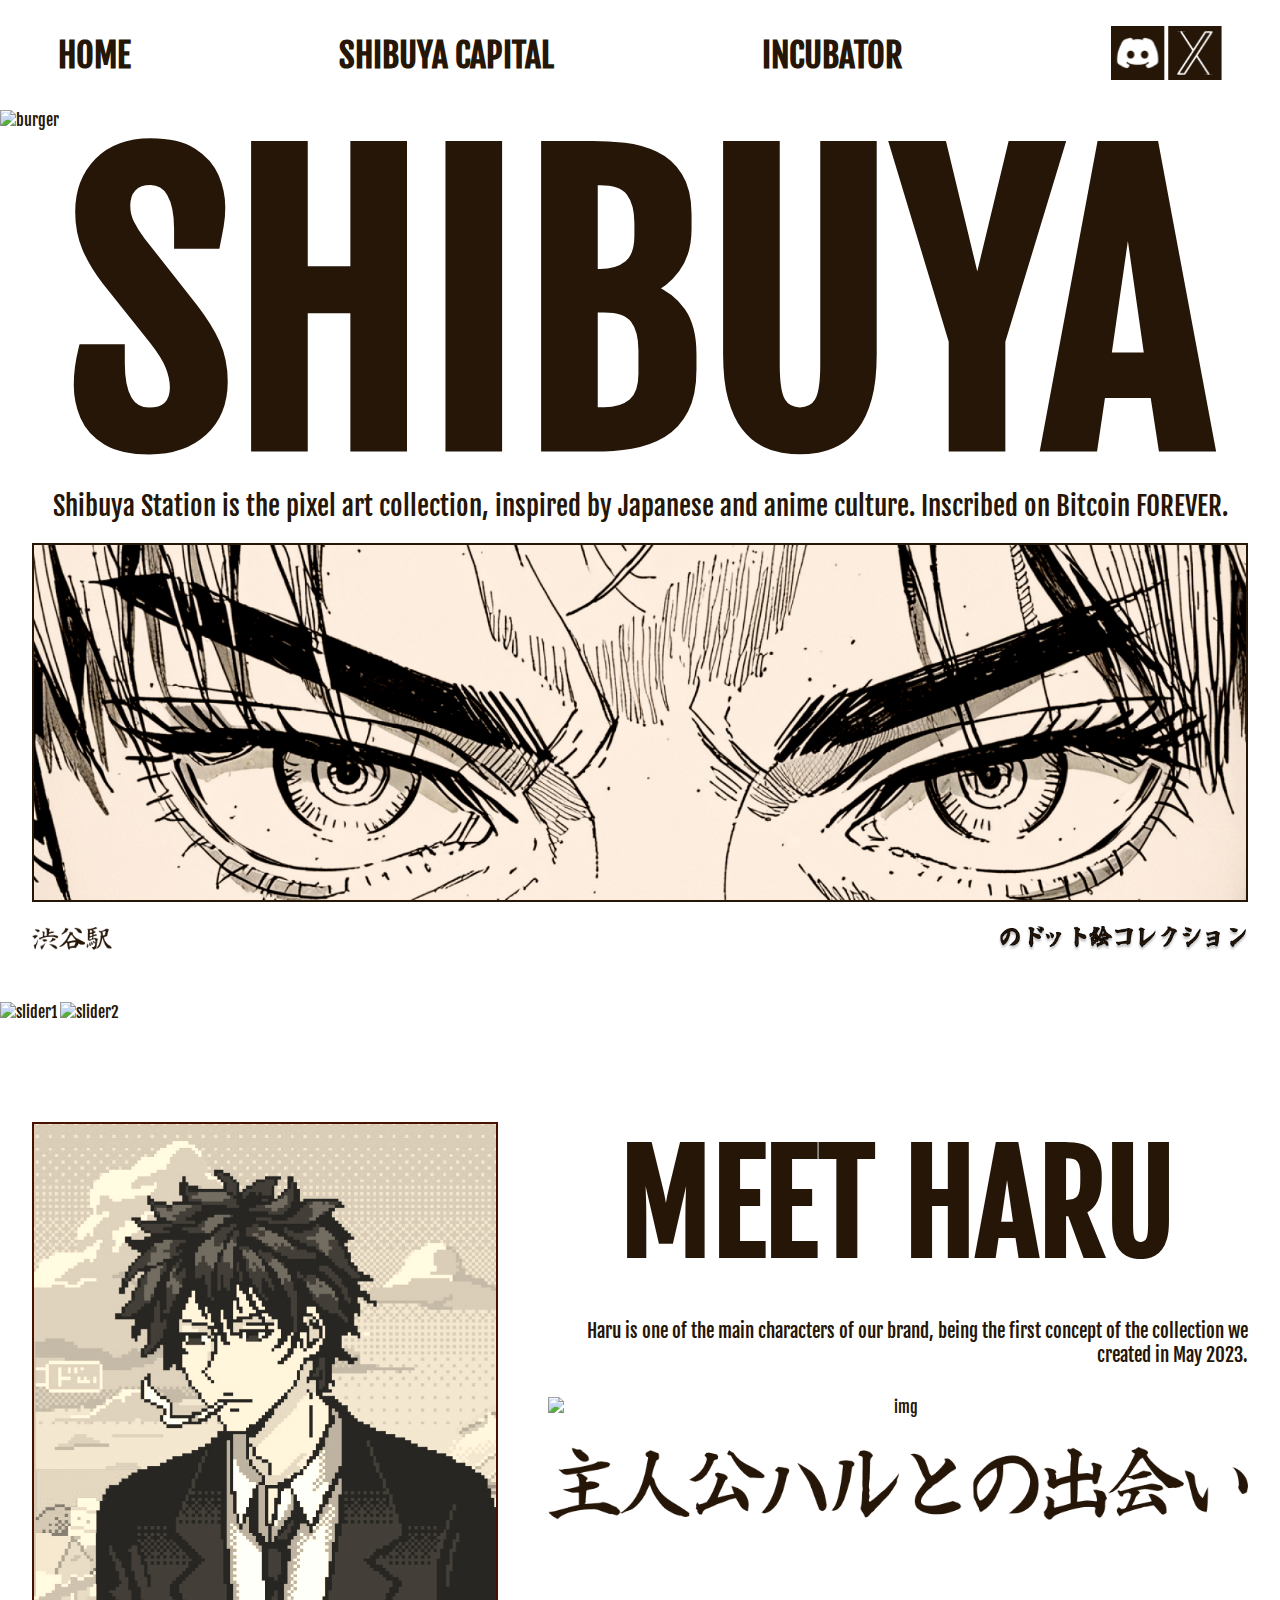
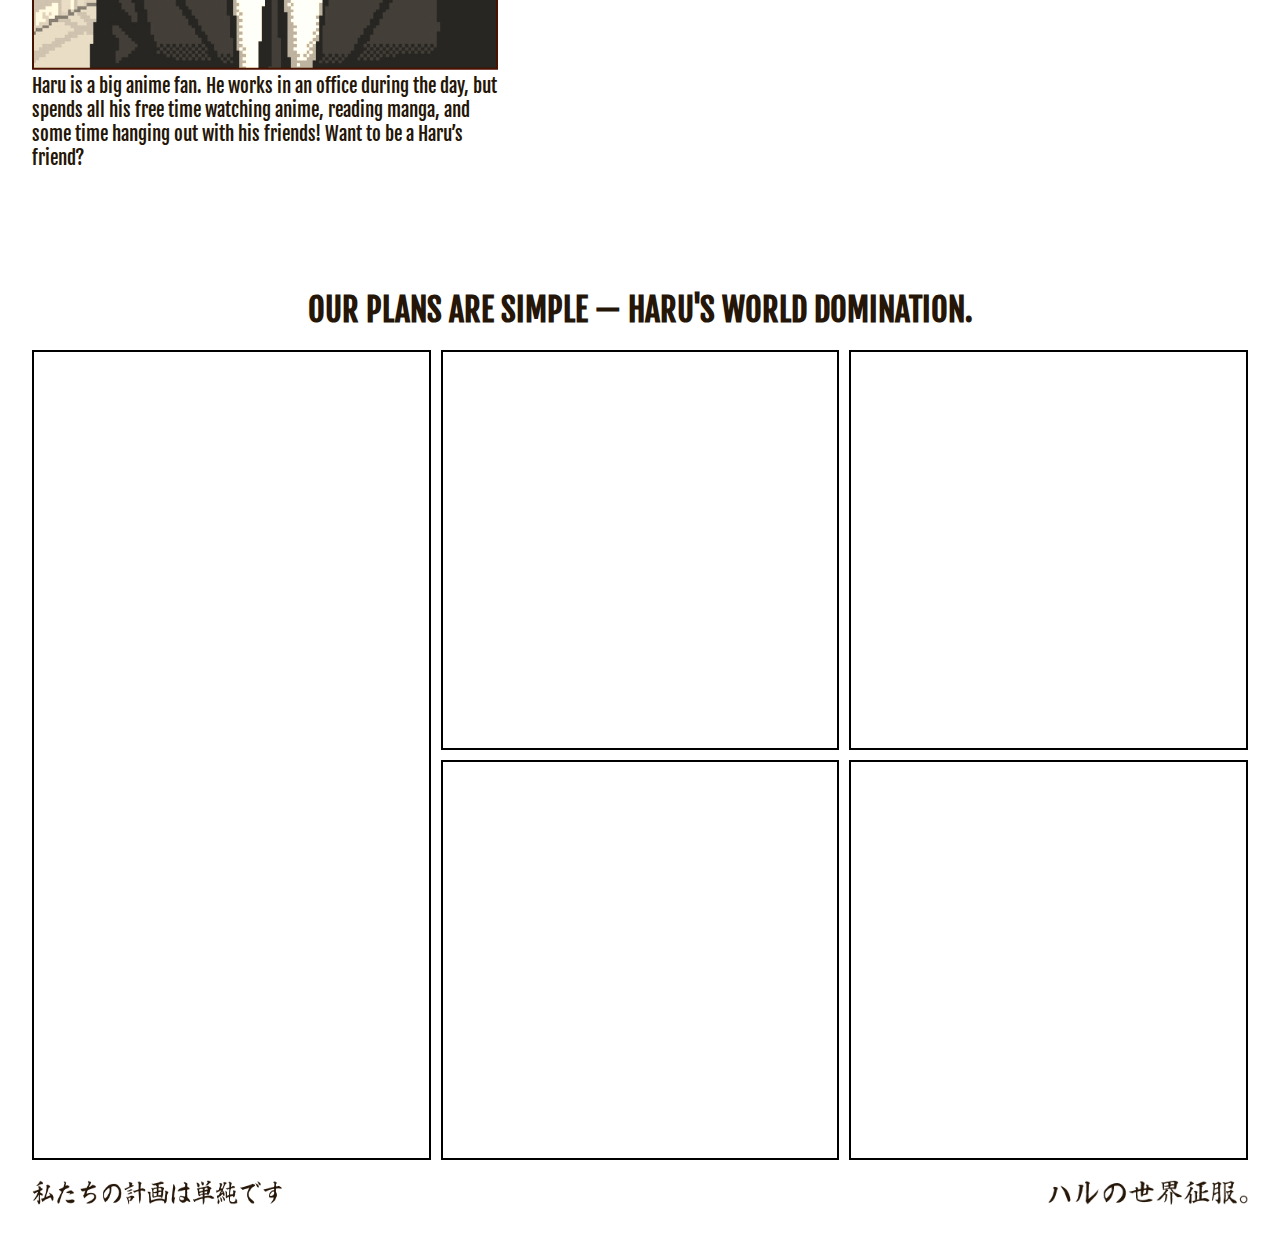
==== index.html @ 0e17096d "b" ====
<!DOCTYPE html>
<html lang="en">
  <head>
    <meta charset="UTF-8" />
    <meta name="viewport" content="width=device-width, initial-scale=1.0" />
    <title>Shibuya</title>
    <link rel="stylesheet" href="style.css" />
  </head>
  <body>
    <header>
      <div class="container">
        <nav>
          <a href="#">HOME</a>
          <a href="#">SHIBUYA CAPITAL</a>
          <a href="#">INCUBATOR</a>
          <div>
            <img src="img/discord.svg" alt="img" />
            <img src="img/twitter.svg" alt="img" />
          </div>
        </nav>
      </div>
      <img src="https://shibuya-bay.vercel.app/burger-icon.svg" alt="burger">
    </header>

    <main>
      <div class="container">
        <div class="hero">
          <h1>SHIBUYA</h1>
          <p>
            Shibuya Station is the pixel art collection, inspired by Japanese
            and anime culture. Inscribed on Bitcoin FOREVER.
          </p>
          <img src="img/hero-img.png" alt="hero-img" />
          <div class="texts-img">
            <img class="img1" src="img/img-left.png" alt="img-left" />
            <img class="img2" src="img/img-right.png" alt="img-right" />
          </div>
        </div>
      </div>
    </main>

    <section class="slider">
      <img src="https://shibuya-bay.vercel.app/carousel-1.png" alt="slider1" />
      <img src="https://shibuya-bay.vercel.app/carousel-2.png" alt="slider2" />
    </section>

    <section class="meet-haru">
      <div class="container">
        <div class="meet-wrap">
          <div class="box1">
            <img src="img/meet-img.png" alt="img" />
            <p>
              Haru is a big anime fan. He works in an office during the day, but
              spends all his free time watching anime, reading manga, and some
              time hanging out with his friends! Want to be a Haru’s friend?
            </p>
          </div>
          <div class="box2">
            <h1>meet haru</h1>
            <p>
              Haru is one of the main characters of our brand, being the first
              concept of the collection we created in May 2023.
            </p>
            <img src="https://shibuya-bay.vercel.app/meet-2.png" alt="img" />
            <img src="img/meet-img2.png" alt="img" />
          </div>
        </div>
      </div>
    </section>

    <section class="plans">
      <div class="container">
        <h1>Our plans are simple — Haru's world domination.</h1>

        <div class="plans-grid">
          <div class="box div1">
            <h1>$SHIBUYA</h1>
          </div>
          <div class="box div2">
            <h1>Brand building</h1>
          </div>
          <div class="box div3">
            <h1>cAPITAL</h1>
          </div>
          <div class="box div4">
            <h1>INCUBATOR</h1>
          </div>
          <div class="box div5">
            <h1>collection</h1>
          </div>
        </div>

        <div class="plans-img">
            <img class="plan-img1" src="img/plan-img1.png" alt="">
            <img class="plan-img2" src="img/plan-img2.png" alt="">
        </div>
      </div>
    </section>
  </body>
</html>
---- style.css ----
@import url("https://fonts.googleapis.com/css2?family=Fjalla+One&display=swap");

body {
  background-image: url(https://shibuya-bay.vercel.app/bg-1.png);
}

header {
  @media (max-width: 768px) {
    padding: 20px;
    height: 10vh;
    display: flex;
    align-items: center;
    justify-content: end;
    background-color: #251607;
  }
}

* {
  padding: 0;
  margin: 0;
  box-sizing: border-box;
  font-family: "Fjalla One", sans-serif;
  color: #251607;
}

.container {
  max-width: 1500px;
  width: 95%;
  margin: 0 auto;
}

nav {
  display: flex;
  justify-content: space-between;
  align-items: center;
  /* padding:30px */
  padding: clamp(0.625rem, 0.2009rem + 1.7857vw, 1.875rem);

  @media (max-width: 768px) {
    display: none;
  }

  a {
    text-decoration: none;
    color: #251607;
    /* font-size: 30px */
    font-size: clamp(0.875rem, 0.0625rem + 2.6vw, 2.5rem);
    font-weight: 600;
  }

  div {
    img {
      width: clamp(1.875rem, 1.2388rem + 2.6786vw, 3.75rem);
    }
  }
}

.hero {
  text-align: center;
  color: #251607;

  h1 {
    /* font-size: 500px; */
    font-size: clamp(6.875rem, 0.3013rem + 27.6786vw, 26.25rem);
    line-height: 1;
    @media (max-width:768px) {
      padding: 30px 0;
    }
  }

  p {
    /* font-size: 30px; */
    font-size: clamp(1rem, 0.7031rem + 1.25vw, 1.875rem);
  }

  img {
    width: 100%;
    max-width: 100%;
    padding-top: 20px;
  }

  .texts-img {
    display: flex;
    justify-content: space-between;
    align-items: center;

    .img1 {
      @media (max-width: 455px) {
        display: none;
      }

      max-width: 80px;
      width: 100%;
    }

    .img2 {
      @media (max-width: 455px) {
        margin: 0 auto;
      }
      max-width: 250px;
      width: 100%;
    }
  }
}

.slider {
  padding: 50px 0;
  overflow: hidden;

  img {
    width: 160%;
  }
}

.meet-haru {
  padding: 50px 0;
}

.meet-wrap {
  display: grid;
  grid-template-columns: 1fr 1.5fr;
  gap: 50px;

  @media (max-width: 768px) {
    display: flex;
    flex-direction: column-reverse;
    text-align: center;
  }

  img {
    width: 100%;
  }

  .box1 {
    p {
      font-size: clamp(0.9375rem, 0.8315rem + 0.4464vw, 1.25rem);
      color: #251607;
      font-weight: 500;
    }

    img {
      filter: brightness(1) sepia(10%) saturate(400%);
    }
  }

  .box2 {
    text-align: center;
    display: flex;
    flex-direction: column;
    gap: 30px;

    h1 {
      text-transform: uppercase;
      font-size: clamp(4rem, 2.1763rem + 7.6786vw, 9.375rem);
      color: #251607;
    }

    p {
      font-size: clamp(0.9375rem, 0.8315rem + 0.4464vw, 1.25rem);
      color: #251607;
      text-align: end;
    }
  }
}

.plans {
  padding: 50px 0;

  .container {
    h1 {
      text-align: center;
      padding: 20px;
      text-transform: uppercase;
    }
  }
}

.plans-grid {
  display: grid;
  grid-auto-columns: 1fr;
  grid-template-columns: 1fr 1fr 1fr;
  grid-template-rows: 1fr 1fr;
  gap: 10px 10px;
  grid-template-areas:
    "div1 div2 div3"
    "div1 div4 div5";

  @media (max-width: 1000px) {
    grid-auto-columns: 1fr;
    grid-template-columns: 1fr 1fr;
    grid-template-rows: 1fr 1fr 1fr;
    grid-template-areas:
      "div1 div1"
      "div2 div3"
      "div4 div5";
  }

  @media (max-width: 900px) {
    display: grid;
    grid-auto-columns: 1fr;
    grid-template-columns: 1fr;
    grid-template-rows: 1fr 1fr 1fr 1fr 1fr;
    grid-template-areas:
      "div1"
      "div2"
      "div3"
      "div4"
      "div5";
  }

  .div1 {
    grid-area: div1;
  }
  .div2 {
    grid-area: div2;
  }
  .div3 {
    grid-area: div3;
  }
  .div4 {
    grid-area: div4;
  }
  .div5 {
    grid-area: div5;
  }

  .box {
    border: 2px solid #000;
    min-height: 400px;
    display: flex;
    align-items: end;
    justify-content: center;
    background-position: center;
    background-size: cover;

    @media (max-width: 500px) {
      min-height: 200px;
    }

    &:hover {
      h1 {
        padding-top: 0;
        font-size: 40px;
      }
    }

    h1 {
      padding-top: 100px;
      transition: 0.3s ease;
      font-size: 30px;
      color: #fff;
      text-align: center;
    }
  }

  .div1 {
    background-image: url(https://shibuya-bay.vercel.app/plans-1.png);
  }
  .div2 {
    background-image: url(https://shibuya-bay.vercel.app/plans-2.png);
  }
  .div3 {
    background-image: url(https://shibuya-bay.vercel.app/plans-3.png);
  }
  .div4 {
    background-image: url(https://shibuya-bay.vercel.app/plans-4.png);
  }
  .div5 {
    background-image: url(https://shibuya-bay.vercel.app/plans-5.png);
  }
}

.plans-img {
  display: flex;
  justify-content: space-between;
  padding-top: 20px;

  @media (max-width: 500px) {
    display: none;
  }

  .plan-img1 {
    max-width: 250px;
    width: 100%;
  }

  .plan-img2 {
    max-width: 200px;
    width: 100%;
  }
}
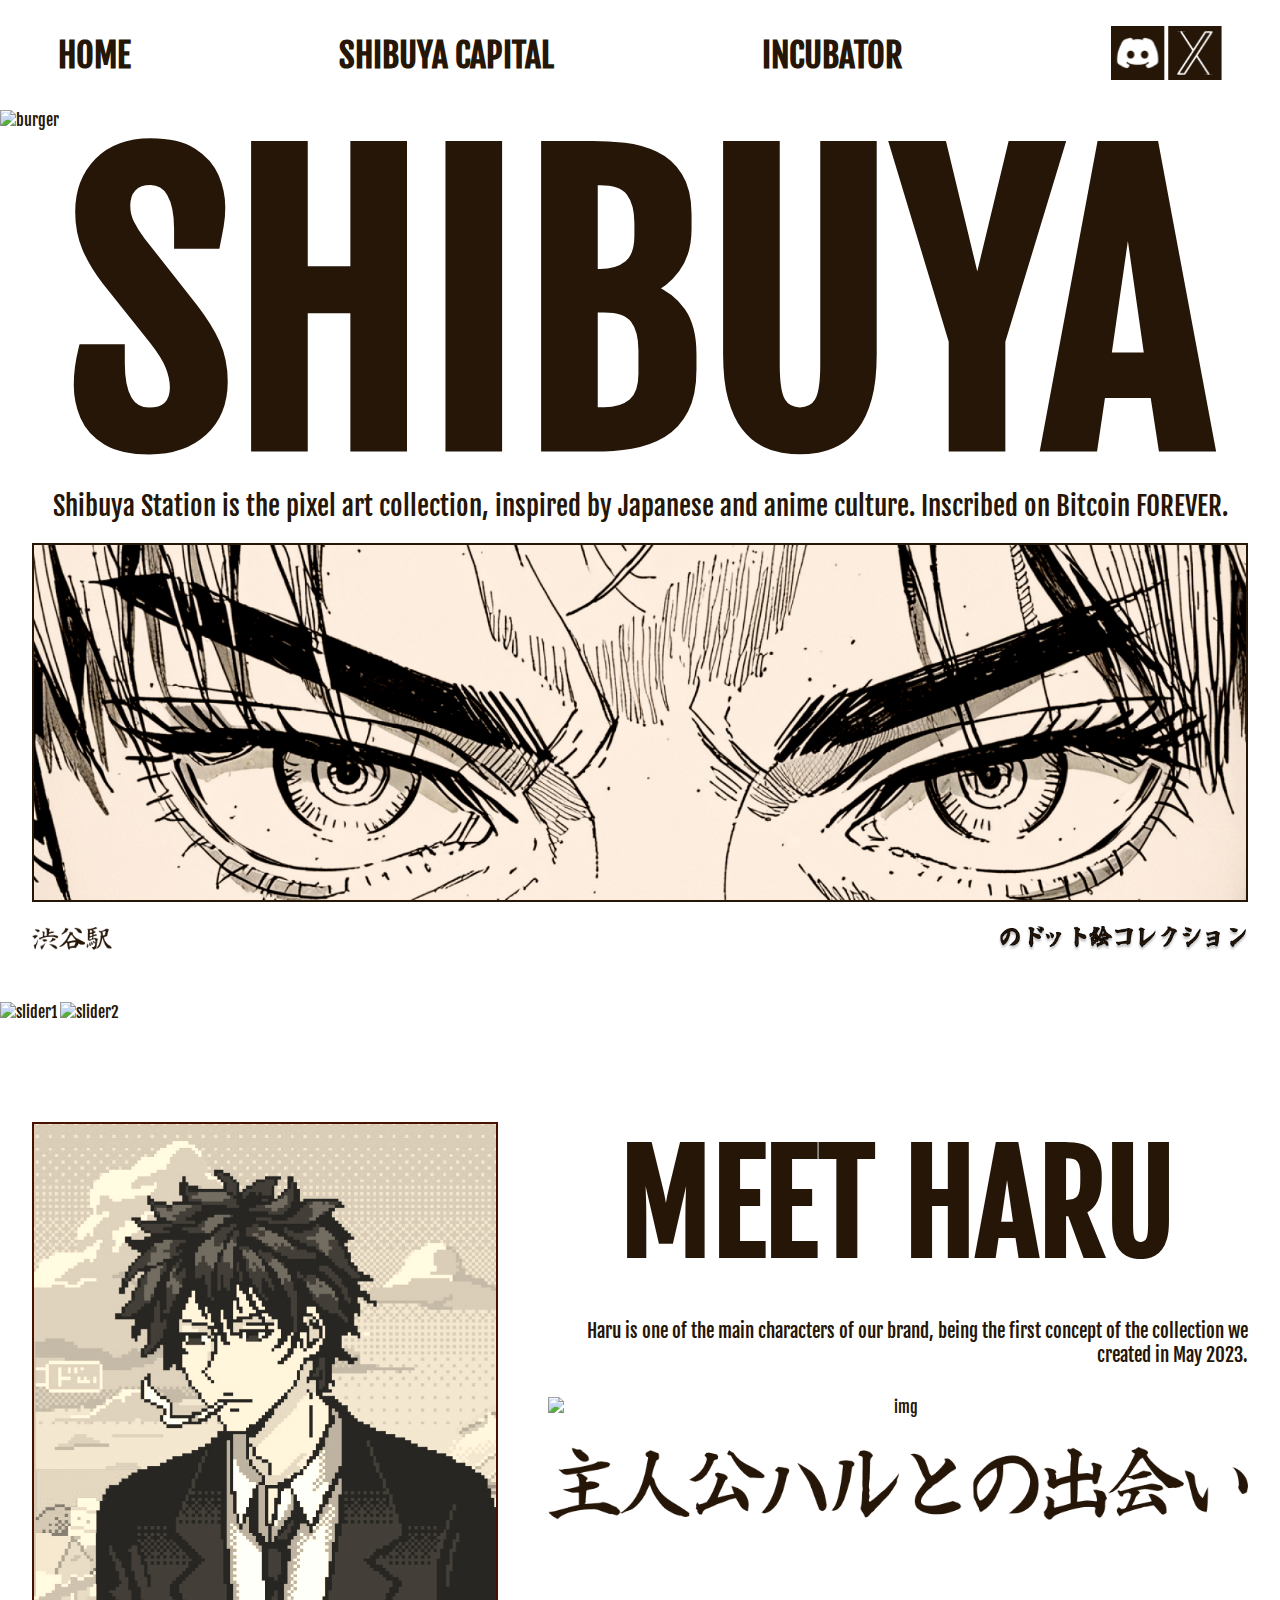
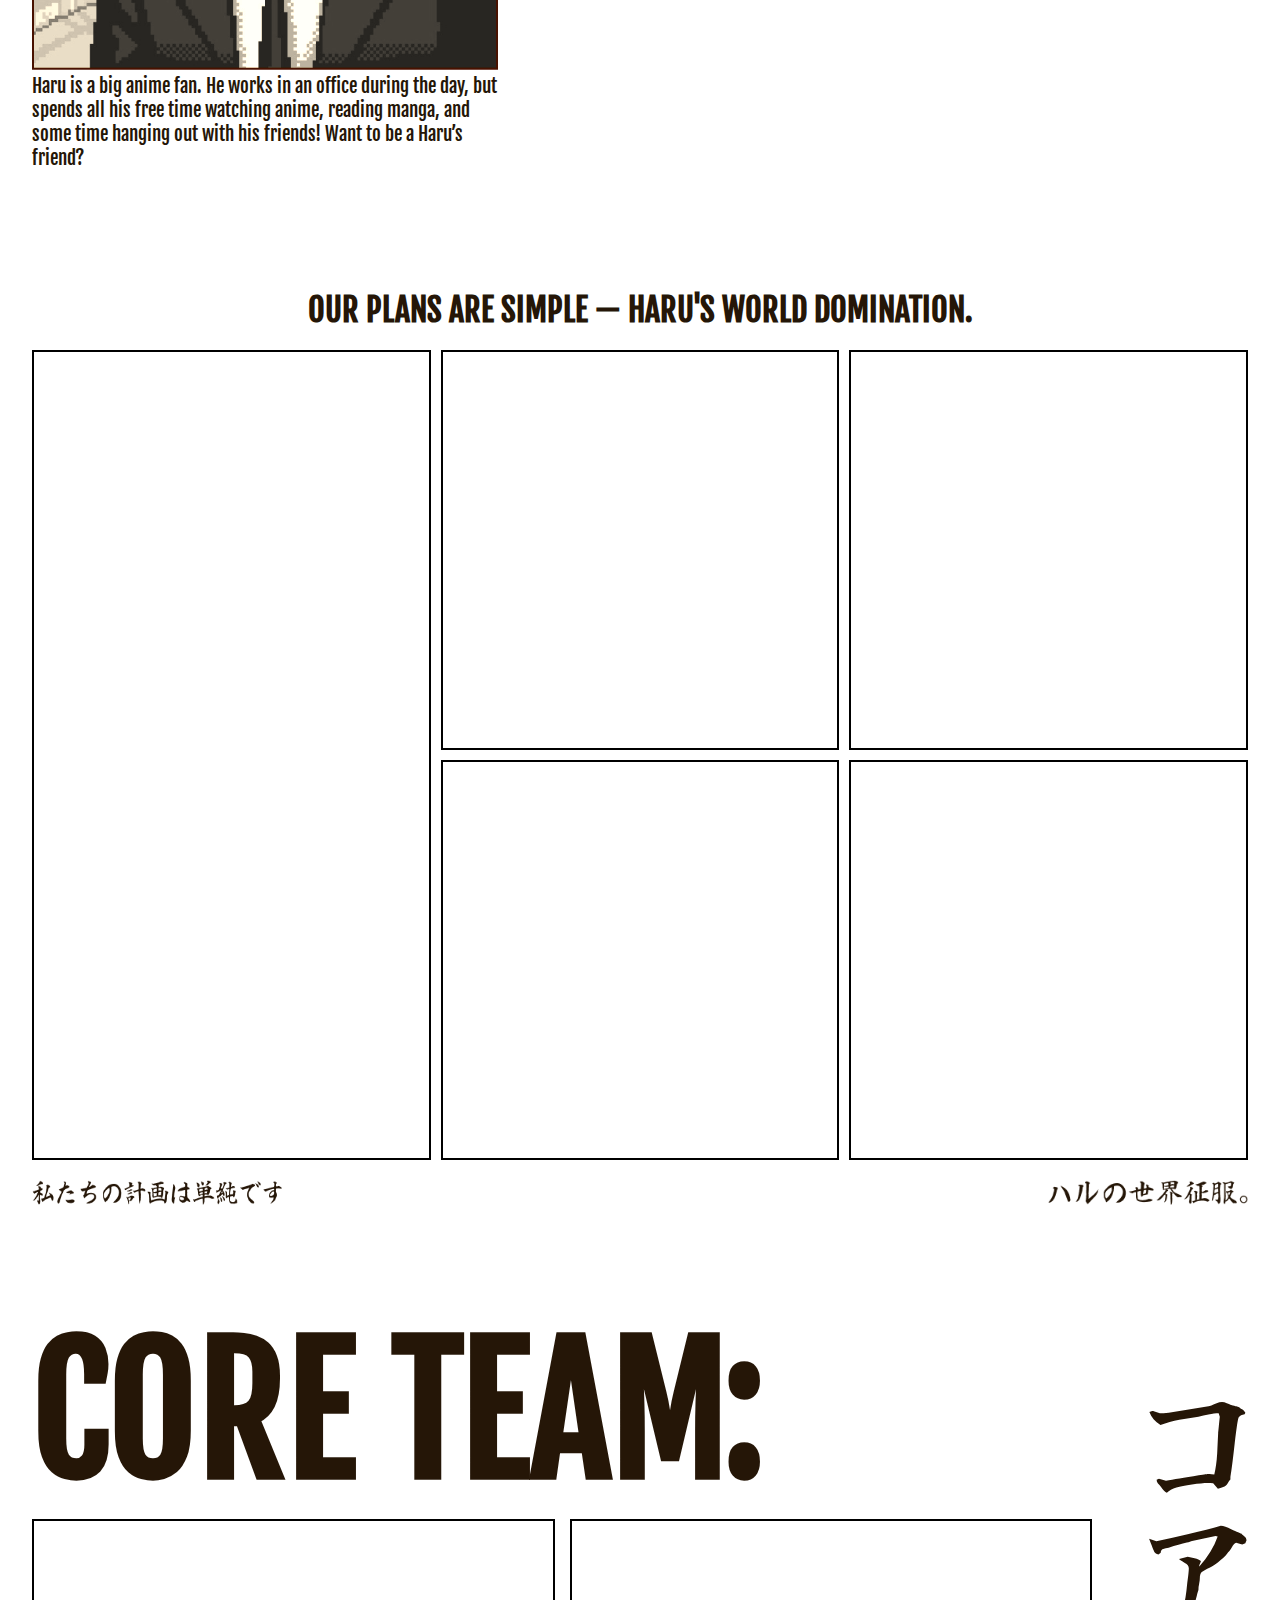
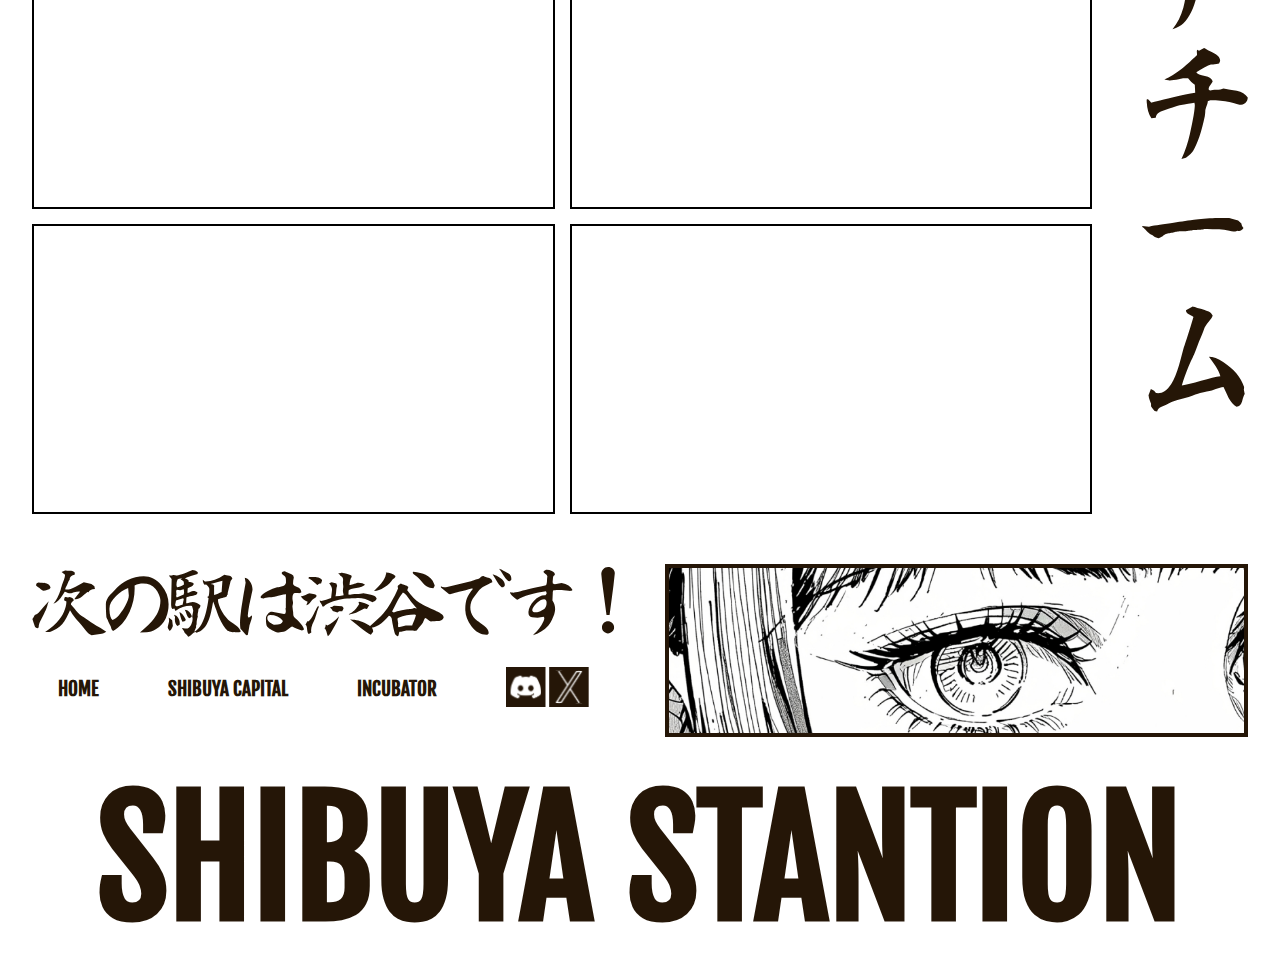
==== commit 8d5f0673: "g" ====
--- a/index.html
+++ b/index.html
@@ -19,7 +19,7 @@
           </div>
         </nav>
       </div>
-      <img src="https://shibuya-bay.vercel.app/burger-icon.svg" alt="burger">
+      <img src="https://shibuya-bay.vercel.app/burger-icon.svg" alt="burger" />
     </header>
 
     <main>
@@ -91,10 +91,66 @@
         </div>
 
         <div class="plans-img">
-            <img class="plan-img1" src="img/plan-img1.png" alt="">
-            <img class="plan-img2" src="img/plan-img2.png" alt="">
+          <img class="plan-img1" src="img/plan-img1.png" alt="" />
+          <img class="plan-img2" src="img/plan-img2.png" alt="" />
         </div>
       </div>
     </section>
+
+    <section class="team">
+      <div class="container">
+        <div class="team-wrap">
+          <div class="box1">
+            <h1>Core team:</h1>
+            <div class="box1-wrap">
+              <div class="card card1">
+                <h1>Alex (founder)</h1>
+              </div>
+              <div class="card card2">
+                <h1>Nady PDRG (Artist)</h1>
+              </div>
+              <div class="card card3">
+                <h1>Mani (Community Lead)</h1>
+              </div>
+              <div class="card card4">
+                <h1>Kisa Miyamura (Creative Director)</h1>
+              </div>
+            </div>
+          </div>
+          <div class="box2">
+            <img src="img/team-img.svg" alt="img" />
+          </div>
+        </div>
+      </div>
+    </section>
+
+    <section class="footer-top">
+      <div class="container">
+        <div class="top-wrap">
+          <div class="box1">
+            <img src="img/footer-img.svg" alt="img" />
+            <div class="nav">
+              <a href="#">HOME</a>
+              <a href="#">SHIBUYA CAPITAL</a>
+              <a href="#">INCUBATOR</a>
+              <div>
+                <img src="img/discord.svg" alt="img" />
+                <img src="img/twitter.svg" alt="img" />
+              </div>
+            </div>
+          </div>
+          <div class="box2">
+            <img src="img/footer-img2.png" alt="img">
+          </div>
+        </div>
+      </div>
+    </section>
+
+    <footer>
+      <div class="container">
+        <h1>SHIBUYA STANTION</h1>
+        <h1>SHIBUYA</h1>
+      </div>
+    </footer>
   </body>
 </html>
--- a/style.css
+++ b/style.css
@@ -63,7 +63,7 @@
     /* font-size: 500px; */
     font-size: clamp(6.875rem, 0.3013rem + 27.6786vw, 26.25rem);
     line-height: 1;
-    @media (max-width:768px) {
+    @media (max-width: 768px) {
       padding: 30px 0;
     }
   }
@@ -234,7 +234,7 @@
     background-size: cover;
 
     @media (max-width: 500px) {
-      min-height: 200px;
+      min-height: 250px;
     }
 
     &:hover {
@@ -289,3 +289,162 @@
     width: 100%;
   }
 }
+
+.team-wrap {
+  display: grid;
+  grid-template-columns: 10fr 1fr;
+  align-items: center;
+  gap: 50px;
+
+  @media (max-width: 768px) {
+    display: block;
+  }
+
+  .box2 {
+    @media (max-width: 768px) {
+      display: none;
+    }
+    img {
+      width: 100%;
+    }
+  }
+}
+
+.team {
+  padding: 50px 0px;
+}
+
+.team-wrap > .box1 > h1 {
+  font-size: clamp(3.125rem, -0.0558rem + 13.3929vw, 12.5rem);
+  text-transform: uppercase;
+
+  @media (max-width: 768px) {
+    text-align: center;
+  }
+}
+
+.box1-wrap {
+  display: grid;
+  grid-template-columns: repeat(2, 1fr);
+  gap: 15px;
+
+  @media (max-width: 768px) {
+    grid-template-columns: repeat(1, 1fr);
+  }
+
+  .card {
+    min-height: 290px;
+    background-size: 125%;
+    display: flex;
+    justify-content: center;
+    align-items: end;
+    border: 2px solid #000;
+    background-position: center;
+
+    @media (max-width: 768px) {
+      min-height: 260px;
+      background-size: 150%;
+    }
+
+    h1 {
+      color: #fff;
+      padding: 20px;
+    }
+  }
+
+  .card1 {
+    background-image: url(https://shibuya-bay.vercel.app/assets/team-2-f8113e02.png);
+  }
+
+  .card2 {
+    background-image: url(https://shibuya-bay.vercel.app/assets/team-4-8d861bac.png);
+  }
+
+  .card3 {
+    background-image: url(https://shibuya-bay.vercel.app/assets/team-3-204d37e4.png);
+  }
+
+  .card4 {
+    background-image: url(https://shibuya-bay.vercel.app/assets/team-1-71317594.png);
+  }
+}
+
+.box1 {
+  .nav {
+    display: flex;
+    justify-content: space-between;
+    align-items: center;
+    /* padding:30px */
+    padding: clamp(0.625rem, 0.2009rem + 1.7857vw, 1.875rem);
+
+    @media (max-width: 768px) {
+      flex-direction: column;
+      a {
+        font-size: 30px;
+        margin: 30px 0;
+      }
+    }
+  }
+  a {
+    text-decoration: none;
+    color: #251607;
+    /* font-size: 30px */
+    font-size: clamp(0.9375rem, 0.8315rem + 0.4464vw, 1.25rem);
+    font-weight: 600;
+  }
+
+  div {
+    img {
+      max-width: 40px;
+    }
+  }
+}
+
+.top-wrap {
+  display: grid;
+  grid-template-columns: repeat(2, 1fr);
+  gap: 50px;
+  align-items: center;
+
+  @media (max-width: 768px) {
+    grid-template-columns: repeat(1, 1fr);
+  }
+
+  .box1 {
+    img {
+      width: 100%;
+    }
+  }
+
+  .box2 {
+    img {
+      width: 100%;
+      border: 2px solid #251607;
+    }
+  }
+}
+
+footer {
+  padding-top: 20px;
+
+  .container {
+    :nth-child(1) {
+      text-align: center;
+      font-size: clamp(3.75rem, 1.2054rem + 10.7143vw, 11.25rem);
+
+      @media (max-width: 768px) {
+        display: none;
+      }
+    }
+
+    :nth-child(2) {
+      text-align: center;
+      font-size: clamp(6.875rem, 0.3013rem + 27.6786vw, 26.25rem);
+      display: none;
+
+      @media (max-width: 768px) {
+        display: block;
+      }
+    }
+  }
+}
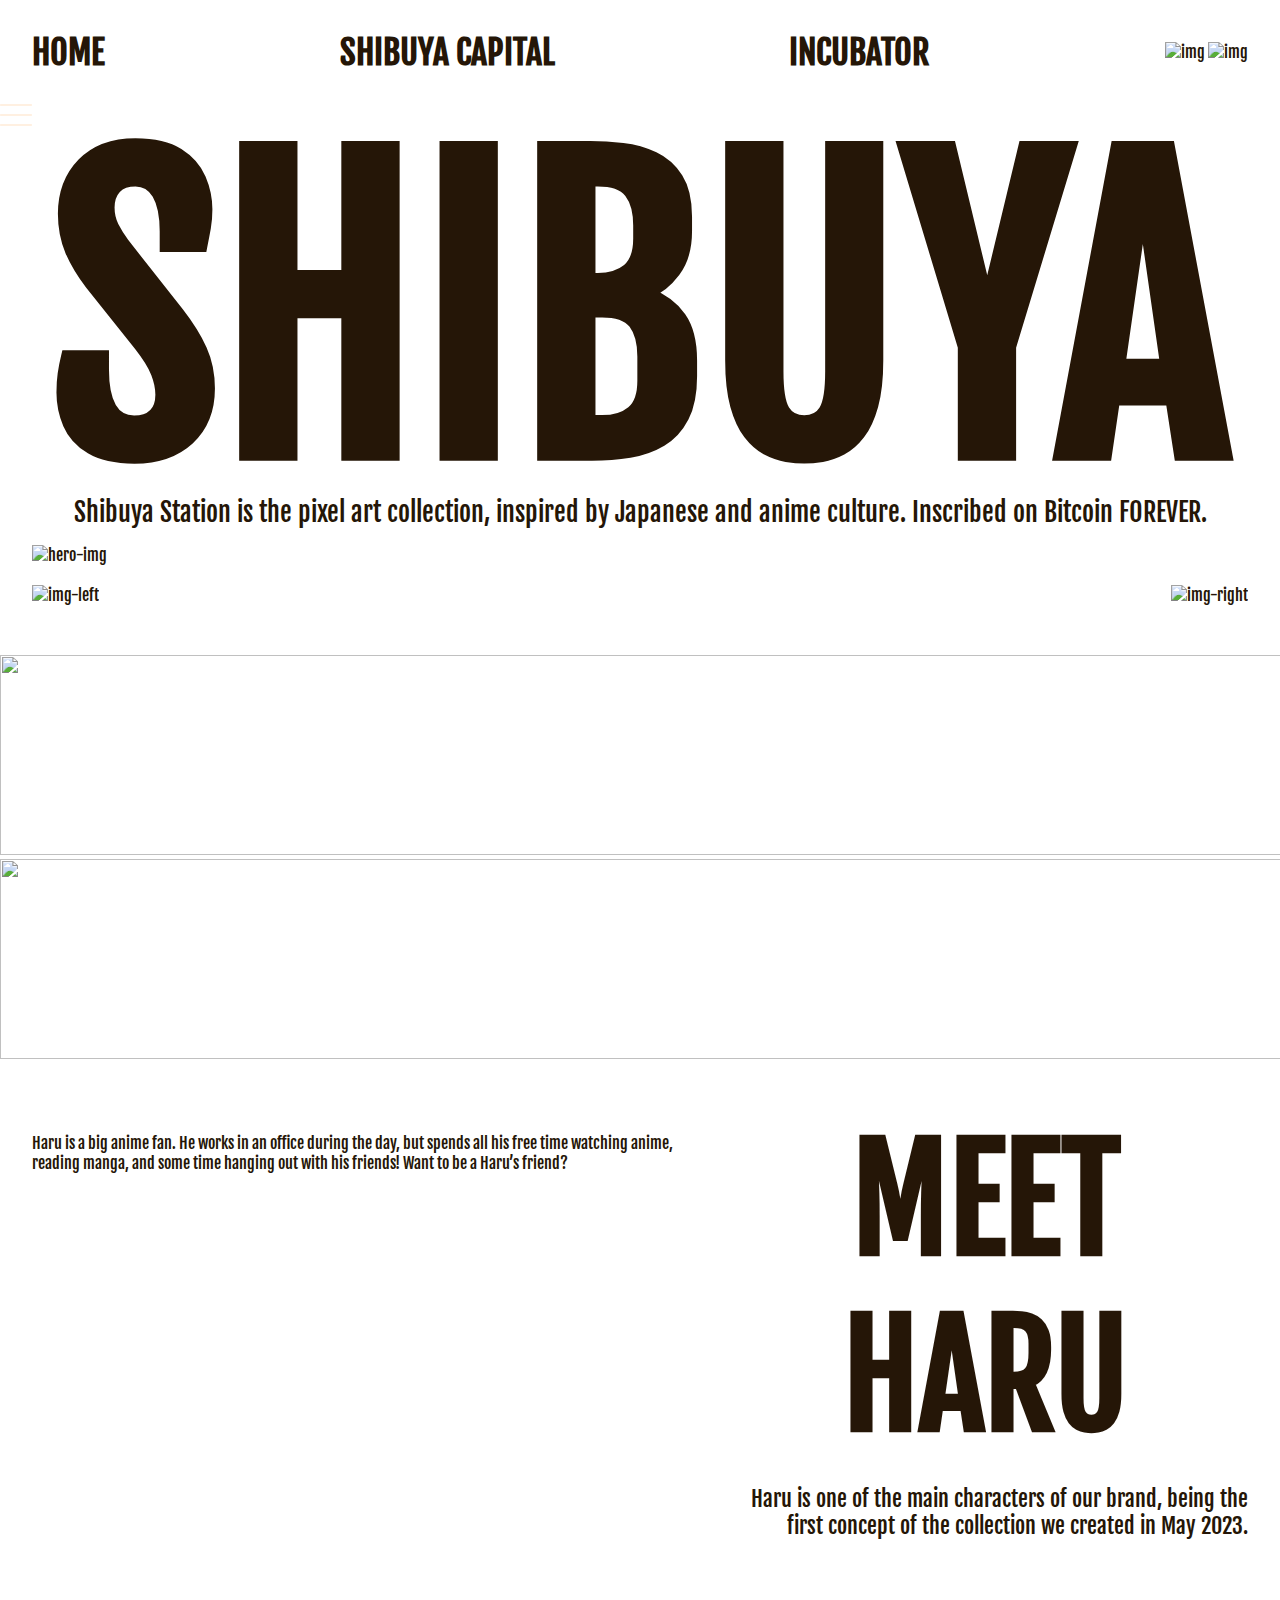
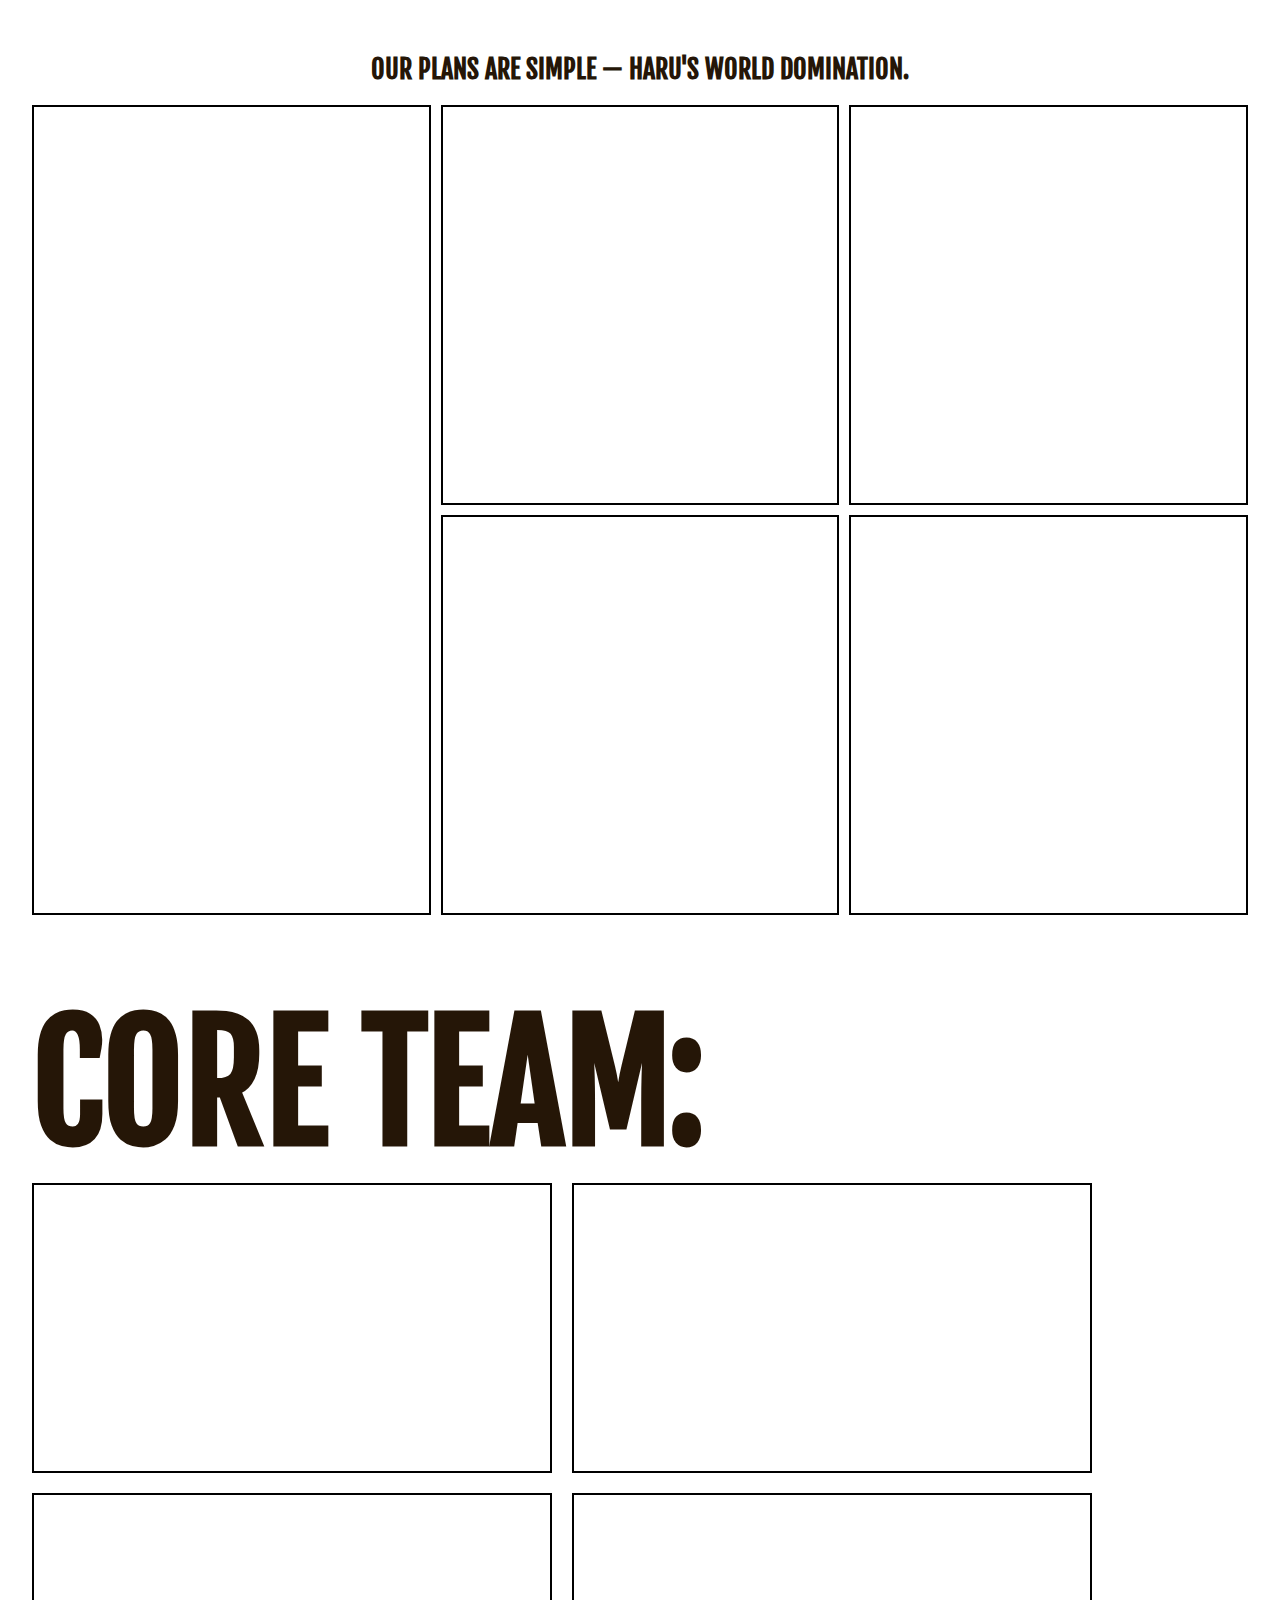
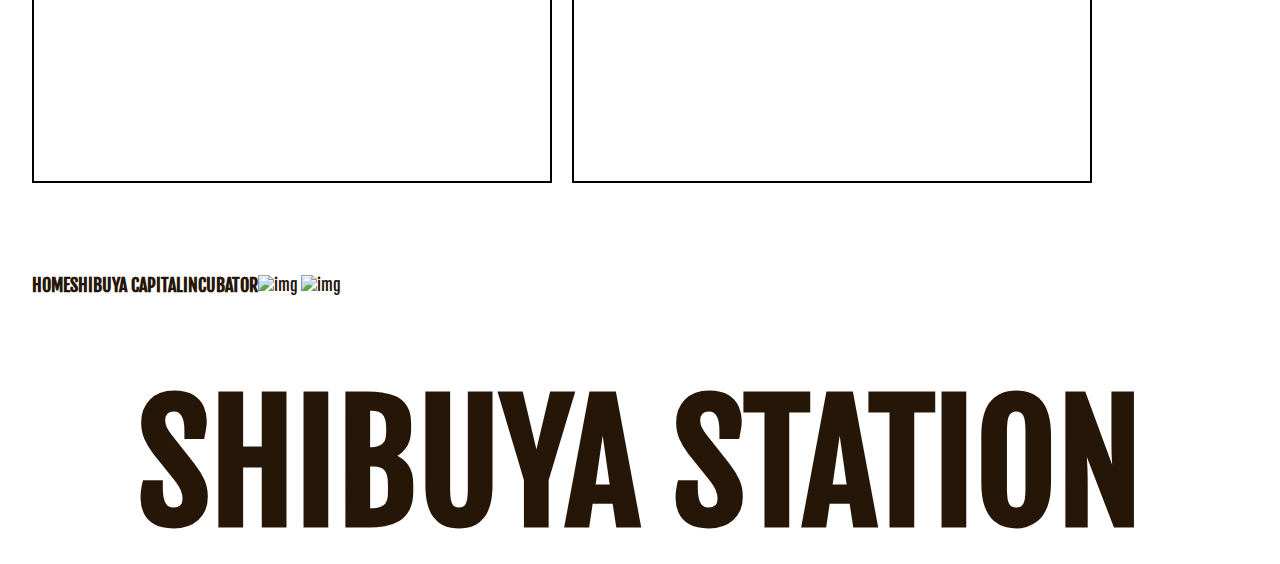
==== commit b1d25fc5: "Add files via upload" ====
--- a/index.html
+++ b/index.html
@@ -1,156 +1,153 @@
-<!DOCTYPE html>
-<html lang="en">
-  <head>
-    <meta charset="UTF-8" />
-    <meta name="viewport" content="width=device-width, initial-scale=1.0" />
-    <title>Shibuya</title>
-    <link rel="stylesheet" href="style.css" />
-  </head>
-  <body>
-    <header>
-      <div class="container">
-        <nav>
-          <a href="#">HOME</a>
-          <a href="#">SHIBUYA CAPITAL</a>
-          <a href="#">INCUBATOR</a>
-          <div>
-            <img src="img/discord.svg" alt="img" />
-            <img src="img/twitter.svg" alt="img" />
-          </div>
-        </nav>
-      </div>
-      <img src="https://shibuya-bay.vercel.app/burger-icon.svg" alt="burger" />
-    </header>
-
-    <main>
-      <div class="container">
-        <div class="hero">
-          <h1>SHIBUYA</h1>
-          <p>
-            Shibuya Station is the pixel art collection, inspired by Japanese
-            and anime culture. Inscribed on Bitcoin FOREVER.
-          </p>
-          <img src="img/hero-img.png" alt="hero-img" />
-          <div class="texts-img">
-            <img class="img1" src="img/img-left.png" alt="img-left" />
-            <img class="img2" src="img/img-right.png" alt="img-right" />
-          </div>
-        </div>
-      </div>
-    </main>
-
-    <section class="slider">
-      <img src="https://shibuya-bay.vercel.app/carousel-1.png" alt="slider1" />
-      <img src="https://shibuya-bay.vercel.app/carousel-2.png" alt="slider2" />
-    </section>
-
-    <section class="meet-haru">
-      <div class="container">
-        <div class="meet-wrap">
-          <div class="box1">
-            <img src="img/meet-img.png" alt="img" />
-            <p>
-              Haru is a big anime fan. He works in an office during the day, but
-              spends all his free time watching anime, reading manga, and some
-              time hanging out with his friends! Want to be a Haru’s friend?
-            </p>
-          </div>
-          <div class="box2">
-            <h1>meet haru</h1>
-            <p>
-              Haru is one of the main characters of our brand, being the first
-              concept of the collection we created in May 2023.
-            </p>
-            <img src="https://shibuya-bay.vercel.app/meet-2.png" alt="img" />
-            <img src="img/meet-img2.png" alt="img" />
-          </div>
-        </div>
-      </div>
-    </section>
-
-    <section class="plans">
-      <div class="container">
-        <h1>Our plans are simple — Haru's world domination.</h1>
-
-        <div class="plans-grid">
-          <div class="box div1">
-            <h1>$SHIBUYA</h1>
-          </div>
-          <div class="box div2">
-            <h1>Brand building</h1>
-          </div>
-          <div class="box div3">
-            <h1>cAPITAL</h1>
-          </div>
-          <div class="box div4">
-            <h1>INCUBATOR</h1>
-          </div>
-          <div class="box div5">
-            <h1>collection</h1>
-          </div>
-        </div>
-
-        <div class="plans-img">
-          <img class="plan-img1" src="img/plan-img1.png" alt="" />
-          <img class="plan-img2" src="img/plan-img2.png" alt="" />
-        </div>
-      </div>
-    </section>
-
-    <section class="team">
-      <div class="container">
-        <div class="team-wrap">
-          <div class="box1">
-            <h1>Core team:</h1>
-            <div class="box1-wrap">
-              <div class="card card1">
-                <h1>Alex (founder)</h1>
-              </div>
-              <div class="card card2">
-                <h1>Nady PDRG (Artist)</h1>
-              </div>
-              <div class="card card3">
-                <h1>Mani (Community Lead)</h1>
-              </div>
-              <div class="card card4">
-                <h1>Kisa Miyamura (Creative Director)</h1>
-              </div>
-            </div>
-          </div>
-          <div class="box2">
-            <img src="img/team-img.svg" alt="img" />
-          </div>
-        </div>
-      </div>
-    </section>
-
-    <section class="footer-top">
-      <div class="container">
-        <div class="top-wrap">
-          <div class="box1">
-            <img src="img/footer-img.svg" alt="img" />
-            <div class="nav">
-              <a href="#">HOME</a>
-              <a href="#">SHIBUYA CAPITAL</a>
-              <a href="#">INCUBATOR</a>
-              <div>
-                <img src="img/discord.svg" alt="img" />
-                <img src="img/twitter.svg" alt="img" />
-              </div>
-            </div>
-          </div>
-          <div class="box2">
-            <img src="img/footer-img2.png" alt="img">
-          </div>
-        </div>
-      </div>
-    </section>
-
-    <footer>
-      <div class="container">
-        <h1>SHIBUYA STANTION</h1>
-        <h1>SHIBUYA</h1>
-      </div>
-    </footer>
-  </body>
-</html>
+<!DOCTYPE html>
+<html lang="en">
+
+<head>
+  <meta charset="UTF-8" />
+  <meta name="viewport" content="width=device-width, initial-scale=1.0" />
+  <title>Shibuya</title>
+  <link rel="stylesheet" href="style.css" />
+</head>
+
+<body>
+  <header>
+    <div class="container">
+      <nav>
+        <a href="index.html">HOME</a>
+        <a href="pages/capital.html">SHIBUYA CAPITAL</a>
+        <a href="pages/incubator.html">INCUBATOR</a>
+        <div>
+          <img src="https://shibuya-hazel.vercel.app/img/discord.svg" alt="img" />
+          <img src="https://shibuya-hazel.vercel.app/img/twitter.svg" alt="img" />
+        </div>
+      </nav>
+    </div>
+    <img src="img/menu.png" alt="menu">
+  </header>
+
+  <main>
+    <div class="container">
+      <div class="hero">
+        <h1>SHIBUYA</h1>
+        <p>
+          Shibuya Station is the pixel art collection, inspired by Japanese
+          and anime culture. Inscribed on Bitcoin FOREVER.
+        </p>
+        <img class="hero-img" src="https://shibuya-hazel.vercel.app/img/hero-img.png" alt="hero-img" />
+        <div class="texts-img">
+          <img class="img1" src="https://shibuya-hazel.vercel.app/img/img-left.png" alt="img-left" />
+          <img class="img2" src="https://shibuya-hazel.vercel.app/img/img-right.png" alt="img-right" />
+        </div>
+      </div>
+    </div>
+  </main>
+
+  <section class="slider">
+    <img class="slide1" src="https://shibuya-bay.vercel.app/carousel-1.png" alt="">
+    <img class="slide2" src="https://shibuya-bay.vercel.app/carousel-2.png" alt="">
+  </section>
+
+
+  <section class="haru">
+    <div class="container">
+      <div class="haru-wrap">
+        <div class="haru-box-1">
+          <img src="https://shibuya-hazel.vercel.app/img/meet-img.png" alt="">
+          <p>
+            Haru is a big anime fan. He works in an office during the day, but spends all his free time watching anime,
+            reading manga, and some time hanging out with his friends! Want to be a Haru’s friend?
+          </p>
+        </div>
+        <div class="haru-box-2">
+          <h1>meet haru</h1>
+          <p>
+            Haru is one of the main characters of our brand, being the first concept of the collection we created in May
+            2023.
+          </p>
+          <img class="haru-img-1" src="https://shibuya-bay.vercel.app/meet-2.png" alt="">
+          <img class="haru-img-2" src="https://shibuya-hazel.vercel.app/img/meet-img2.png" alt="">
+        </div>
+      </div>
+    </div>
+  </section>
+
+
+  <section class="plans">
+    <div class="container">
+      <h1>Our plans are simple — Haru's world domination.</h1>
+
+      <div class="plans-grid">
+        <div class="box1">
+          <h1>$SHIBUYA</h1>
+        </div>
+        <div class="box2">
+          <h1>Brand building</h1>
+        </div>
+        <div class="box3">
+          <h1>CAPITAL</h1>
+        </div>
+        <div class="box4">
+          <h1>INCUBATOR</h1>
+        </div>
+        <div class="box5">
+          <h1>collection</h1>
+        </div>
+      </div>
+
+      <div class="plans-img">
+        <img src="https://shibuya-hazel.vercel.app/img/plan-img1.png" alt="">
+        <img src="https://shibuya-hazel.vercel.app/img/plan-img2.png" alt="">
+      </div>
+    </div>
+  </section>
+
+  <section class="team">
+    <div class="container">
+      <div class="team-wrap">
+
+        <div class="team-text">
+          <h1>Core team:</h1>
+          <div class="team-text-grid">
+            <div class="card1"></div>
+            <div class="card2"></div>
+            <div class="card3"></div>
+            <div class="card4"></div>
+          </div>
+        </div>
+
+        <div class="team-img">
+          <img src="https://shibuya-hazel.vercel.app/img/team-img.svg" alt="">
+        </div>
+      </div>
+    </div>
+  </section>
+
+  <section>
+    <div class="container">
+      <div class="bottom">
+        <div class="div1">
+          <img class="img1" src="https://shibuya-hazel.vercel.app/img/footer-img.svg" alt="">
+          <div class="nav">
+            <a href="#">HOME</a>
+            <a href="#">SHIBUYA CAPITAL</a>
+            <a href="#">INCUBATOR</a>
+            <div>
+              <img src="https://shibuya-hazel.vercel.app/img/discord.svg" alt="img" />
+              <img src="https://shibuya-hazel.vercel.app/img/twitter.svg" alt="img" />
+            </div>
+          </div>
+        </div>
+        <div>
+          <img class="img2" src="https://shibuya-hazel.vercel.app/img/footer-img2.png" alt="">
+        </div>
+      </div>
+    </div>
+  </section>
+
+  <footer>
+    <div class="container">
+      <h1>SHIBUYA STATION</h1>
+    </div>
+  </footer>
+</body>
+
+</html>--- a/style.css
+++ b/style.css
@@ -1,450 +1,391 @@
-@import url("https://fonts.googleapis.com/css2?family=Fjalla+One&display=swap");
-
-body {
-  background-image: url(https://shibuya-bay.vercel.app/bg-1.png);
-}
-
-header {
-  @media (max-width: 768px) {
-    padding: 20px;
-    height: 10vh;
-    display: flex;
-    align-items: center;
-    justify-content: end;
-    background-color: #251607;
-  }
-}
-
-* {
-  padding: 0;
-  margin: 0;
-  box-sizing: border-box;
-  font-family: "Fjalla One", sans-serif;
-  color: #251607;
-}
-
-.container {
-  max-width: 1500px;
-  width: 95%;
-  margin: 0 auto;
-}
-
-nav {
-  display: flex;
-  justify-content: space-between;
-  align-items: center;
-  /* padding:30px */
-  padding: clamp(0.625rem, 0.2009rem + 1.7857vw, 1.875rem);
-
-  @media (max-width: 768px) {
-    display: none;
-  }
-
-  a {
-    text-decoration: none;
-    color: #251607;
-    /* font-size: 30px */
-    font-size: clamp(0.875rem, 0.0625rem + 2.6vw, 2.5rem);
-    font-weight: 600;
-  }
-
-  div {
-    img {
-      width: clamp(1.875rem, 1.2388rem + 2.6786vw, 3.75rem);
-    }
-  }
-}
-
-.hero {
-  text-align: center;
-  color: #251607;
-
-  h1 {
-    /* font-size: 500px; */
-    font-size: clamp(6.875rem, 0.3013rem + 27.6786vw, 26.25rem);
-    line-height: 1;
-    @media (max-width: 768px) {
-      padding: 30px 0;
-    }
-  }
-
-  p {
-    /* font-size: 30px; */
-    font-size: clamp(1rem, 0.7031rem + 1.25vw, 1.875rem);
-  }
-
-  img {
-    width: 100%;
-    max-width: 100%;
-    padding-top: 20px;
-  }
-
-  .texts-img {
-    display: flex;
-    justify-content: space-between;
-    align-items: center;
-
-    .img1 {
-      @media (max-width: 455px) {
-        display: none;
-      }
-
-      max-width: 80px;
-      width: 100%;
-    }
-
-    .img2 {
-      @media (max-width: 455px) {
-        margin: 0 auto;
-      }
-      max-width: 250px;
-      width: 100%;
-    }
-  }
-}
-
-.slider {
-  padding: 50px 0;
-  overflow: hidden;
-
-  img {
-    width: 160%;
-  }
-}
-
-.meet-haru {
-  padding: 50px 0;
-}
-
-.meet-wrap {
-  display: grid;
-  grid-template-columns: 1fr 1.5fr;
-  gap: 50px;
-
-  @media (max-width: 768px) {
-    display: flex;
-    flex-direction: column-reverse;
-    text-align: center;
-  }
-
-  img {
-    width: 100%;
-  }
-
-  .box1 {
-    p {
-      font-size: clamp(0.9375rem, 0.8315rem + 0.4464vw, 1.25rem);
-      color: #251607;
-      font-weight: 500;
-    }
-
-    img {
-      filter: brightness(1) sepia(10%) saturate(400%);
-    }
-  }
-
-  .box2 {
-    text-align: center;
-    display: flex;
-    flex-direction: column;
-    gap: 30px;
-
-    h1 {
-      text-transform: uppercase;
-      font-size: clamp(4rem, 2.1763rem + 7.6786vw, 9.375rem);
-      color: #251607;
-    }
-
-    p {
-      font-size: clamp(0.9375rem, 0.8315rem + 0.4464vw, 1.25rem);
-      color: #251607;
-      text-align: end;
-    }
-  }
-}
-
-.plans {
-  padding: 50px 0;
-
-  .container {
-    h1 {
-      text-align: center;
-      padding: 20px;
-      text-transform: uppercase;
-    }
-  }
-}
-
-.plans-grid {
-  display: grid;
-  grid-auto-columns: 1fr;
-  grid-template-columns: 1fr 1fr 1fr;
-  grid-template-rows: 1fr 1fr;
-  gap: 10px 10px;
-  grid-template-areas:
-    "div1 div2 div3"
-    "div1 div4 div5";
-
-  @media (max-width: 1000px) {
-    grid-auto-columns: 1fr;
-    grid-template-columns: 1fr 1fr;
-    grid-template-rows: 1fr 1fr 1fr;
-    grid-template-areas:
-      "div1 div1"
-      "div2 div3"
-      "div4 div5";
-  }
-
-  @media (max-width: 900px) {
-    display: grid;
-    grid-auto-columns: 1fr;
-    grid-template-columns: 1fr;
-    grid-template-rows: 1fr 1fr 1fr 1fr 1fr;
-    grid-template-areas:
-      "div1"
-      "div2"
-      "div3"
-      "div4"
-      "div5";
-  }
-
-  .div1 {
-    grid-area: div1;
-  }
-  .div2 {
-    grid-area: div2;
-  }
-  .div3 {
-    grid-area: div3;
-  }
-  .div4 {
-    grid-area: div4;
-  }
-  .div5 {
-    grid-area: div5;
-  }
-
-  .box {
-    border: 2px solid #000;
-    min-height: 400px;
-    display: flex;
-    align-items: end;
-    justify-content: center;
-    background-position: center;
-    background-size: cover;
-
-    @media (max-width: 500px) {
-      min-height: 250px;
-    }
-
-    &:hover {
-      h1 {
-        padding-top: 0;
-        font-size: 40px;
-      }
-    }
-
-    h1 {
-      padding-top: 100px;
-      transition: 0.3s ease;
-      font-size: 30px;
-      color: #fff;
-      text-align: center;
-    }
-  }
-
-  .div1 {
-    background-image: url(https://shibuya-bay.vercel.app/plans-1.png);
-  }
-  .div2 {
-    background-image: url(https://shibuya-bay.vercel.app/plans-2.png);
-  }
-  .div3 {
-    background-image: url(https://shibuya-bay.vercel.app/plans-3.png);
-  }
-  .div4 {
-    background-image: url(https://shibuya-bay.vercel.app/plans-4.png);
-  }
-  .div5 {
-    background-image: url(https://shibuya-bay.vercel.app/plans-5.png);
-  }
-}
-
-.plans-img {
-  display: flex;
-  justify-content: space-between;
-  padding-top: 20px;
-
-  @media (max-width: 500px) {
-    display: none;
-  }
-
-  .plan-img1 {
-    max-width: 250px;
-    width: 100%;
-  }
-
-  .plan-img2 {
-    max-width: 200px;
-    width: 100%;
-  }
-}
-
-.team-wrap {
-  display: grid;
-  grid-template-columns: 10fr 1fr;
-  align-items: center;
-  gap: 50px;
-
-  @media (max-width: 768px) {
-    display: block;
-  }
-
-  .box2 {
-    @media (max-width: 768px) {
-      display: none;
-    }
-    img {
-      width: 100%;
-    }
-  }
-}
-
-.team {
-  padding: 50px 0px;
-}
-
-.team-wrap > .box1 > h1 {
-  font-size: clamp(3.125rem, -0.0558rem + 13.3929vw, 12.5rem);
-  text-transform: uppercase;
-
-  @media (max-width: 768px) {
-    text-align: center;
-  }
-}
-
-.box1-wrap {
-  display: grid;
-  grid-template-columns: repeat(2, 1fr);
-  gap: 15px;
-
-  @media (max-width: 768px) {
-    grid-template-columns: repeat(1, 1fr);
-  }
-
-  .card {
-    min-height: 290px;
-    background-size: 125%;
-    display: flex;
-    justify-content: center;
-    align-items: end;
-    border: 2px solid #000;
-    background-position: center;
-
-    @media (max-width: 768px) {
-      min-height: 260px;
-      background-size: 150%;
-    }
-
-    h1 {
-      color: #fff;
-      padding: 20px;
-    }
-  }
-
-  .card1 {
-    background-image: url(https://shibuya-bay.vercel.app/assets/team-2-f8113e02.png);
-  }
-
-  .card2 {
-    background-image: url(https://shibuya-bay.vercel.app/assets/team-4-8d861bac.png);
-  }
-
-  .card3 {
-    background-image: url(https://shibuya-bay.vercel.app/assets/team-3-204d37e4.png);
-  }
-
-  .card4 {
-    background-image: url(https://shibuya-bay.vercel.app/assets/team-1-71317594.png);
-  }
-}
-
-.box1 {
-  .nav {
-    display: flex;
-    justify-content: space-between;
-    align-items: center;
-    /* padding:30px */
-    padding: clamp(0.625rem, 0.2009rem + 1.7857vw, 1.875rem);
-
-    @media (max-width: 768px) {
-      flex-direction: column;
-      a {
-        font-size: 30px;
-        margin: 30px 0;
-      }
-    }
-  }
-  a {
-    text-decoration: none;
-    color: #251607;
-    /* font-size: 30px */
-    font-size: clamp(0.9375rem, 0.8315rem + 0.4464vw, 1.25rem);
-    font-weight: 600;
-  }
-
-  div {
-    img {
-      max-width: 40px;
-    }
-  }
-}
-
-.top-wrap {
-  display: grid;
-  grid-template-columns: repeat(2, 1fr);
-  gap: 50px;
-  align-items: center;
-
-  @media (max-width: 768px) {
-    grid-template-columns: repeat(1, 1fr);
-  }
-
-  .box1 {
-    img {
-      width: 100%;
-    }
-  }
-
-  .box2 {
-    img {
-      width: 100%;
-      border: 2px solid #251607;
-    }
-  }
-}
-
-footer {
-  padding-top: 20px;
-
-  .container {
-    :nth-child(1) {
-      text-align: center;
-      font-size: clamp(3.75rem, 1.2054rem + 10.7143vw, 11.25rem);
-
-      @media (max-width: 768px) {
-        display: none;
-      }
-    }
-
-    :nth-child(2) {
-      text-align: center;
-      font-size: clamp(6.875rem, 0.3013rem + 27.6786vw, 26.25rem);
-      display: none;
-
-      @media (max-width: 768px) {
-        display: block;
-      }
-    }
-  }
-}
+@import url("https://fonts.googleapis.com/css2?family=Fjalla+One&display=swap");
+
+body {
+    background-image: url(https://shibuya-bay.vercel.app/bg-1.png);
+}
+
+* {
+    padding: 0;
+    margin: 0;
+    box-sizing: border-box;
+    font-family: "Fjalla One", sans-serif;
+    color: #251607;
+}
+
+.texts-img {
+    @media (max-width:768px) {
+        .img1 {
+            display: none;
+        }
+    }
+
+}
+
+.container {
+    max-width: 1700px;
+    width: 95%;
+    margin: 0 auto;
+}
+
+header {
+    @media (max-width:425px) {
+        background-color: #251607;
+        height: 66px;
+        margin-bottom: 20px;
+        display: flex;
+        align-items: center;
+        justify-content: end;
+        padding: 20px;
+    }
+}
+
+nav {
+    display: flex;
+    justify-content: space-between;
+    align-items: center;
+    padding: 30px 0;
+
+    a {
+        text-decoration: none;
+        color: #251607;
+        /* font-size: 30px */
+        font-size: clamp(0.875rem, 0.0625rem + 2.6vw, 2.5rem);
+        font-weight: 600;
+    }
+
+    div {
+        img {
+            width: clamp(1.875rem, 1.2388rem + 2.6786vw, 3.75rem);
+        }
+    }
+
+    @media (max-width:425px) {
+        display: none;
+    }
+}
+
+
+.hero {
+    h1 {
+        font-size: clamp(6.625rem, 0.1772rem + 28.6567vw, 30.625rem);
+        text-align: center;
+        color: #251607;
+        line-height: clamp(6.625rem, 0.1772rem + 28.6567vw, 30.625rem);
+    }
+
+
+    p {
+        font-size: clamp(1rem, 0.7649rem + 1.0448vw, 1.875rem);
+        color: #251607;
+        text-align: center;
+        line-height: clamp(1rem, 0.7649rem + 1.0448vw, 1.875rem);
+    }
+
+    .hero-img {
+        max-width: 100%;
+        padding-top: 20px;
+    }
+
+    .texts-img {
+        display: flex;
+        justify-content: space-between;
+        align-items: center;
+        padding-top: 20px;
+    }
+}
+
+
+.slider {
+    overflow-x: hidden;
+    padding: 50px 0;
+
+    img {
+        width: 150%;
+        height: 200px;
+
+
+        @media (max-width:768px) {
+            width: 250%;
+        }
+
+        @media (max-width:425px) {
+            width: 500%;
+        }
+    }
+
+
+}
+
+.haru-wrap {
+    display: flex;
+    justify-content: space-between;
+    gap: 50px;
+
+    @media (max-width:768px) {
+        flex-direction: column-reverse;
+    }
+}
+
+.haru-box-1 {
+    img {
+        width: 100%;
+        filter: brightness(1) sepia(10%) saturate(400%);
+    }
+}
+
+
+.haru-box-2 {
+    h1 {
+        font-size: clamp(4rem, 2.1362rem + 8.2836vw, 10.9375rem);
+        text-transform: uppercase;
+        color: #251607;
+        text-align: center;
+    }
+
+    p {
+        font-size: 22px;
+        text-align: end;
+        padding: 20px 0;
+    }
+
+    img {
+        width: 100%;
+        padding-bottom: 20px;
+    }
+}
+
+
+.plans {
+    padding: 50px 0px;
+
+    h1 {
+        text-align: center;
+        color: #251607;
+        text-transform: uppercase;
+        font-size: clamp(1rem, 0.7649rem + 1.0448vw, 1.875rem);
+        padding: 20px 0px;
+    }
+}
+
+.plans-grid {
+    display: grid;
+    grid-template-columns: 1fr 1fr 1fr;
+    grid-template-rows: 1fr 1fr;
+    gap: 10px 10px;
+    grid-auto-flow: row;
+    grid-template-areas:
+        "box1 box2 box3"
+        "box1 box4 box5";
+
+    @media (max-width:768px) {
+        grid-template-columns: 1fr;
+        grid-template-areas:
+            "box5"
+            "box2"
+            "box3"
+            "box4"
+            "box1";
+    }
+
+    div {
+        min-height: 400px;
+        background-size: cover;
+        background-position: center;
+        border: 2px solid #000;
+        display: flex;
+        align-items: end;
+        justify-content: center;
+        transition: .4s ease;
+
+        &:hover {
+            h1 {
+                transform: scale(1.2);
+            }
+        }
+
+        h1 {
+            color: #fff;
+            text-transform: uppercase;
+            transition: .4s ease;
+        }
+    }
+}
+
+.box1 {
+    grid-area: box1;
+}
+
+.box2 {
+    grid-area: box2;
+}
+
+.box3 {
+    grid-area: box3;
+}
+
+.box4 {
+    grid-area: box4;
+}
+
+.box5 {
+    grid-area: box5;
+}
+
+
+.box1 {
+    background-image: url(https://shibuya-bay.vercel.app/plans-1.png);
+}
+
+.box2 {
+    background-image: url(https://shibuya-bay.vercel.app/plans-2.png);
+}
+
+.box3 {
+    background-image: url(https://shibuya-bay.vercel.app/plans-3.png);
+}
+
+.box4 {
+    background-image: url(https://shibuya-bay.vercel.app/plans-4.png);
+}
+
+.box5 {
+    background-image: url(https://shibuya-bay.vercel.app/plans-5.png);
+}
+
+.plans-img {
+    padding-top: 20px;
+    display: flex;
+    justify-content: space-between;
+    align-items: center;
+
+    @media (max-width:768px) {
+        flex-direction: column;
+        gap: 20px;
+    }
+}
+
+
+.team-wrap {
+    display: grid;
+    grid-template-columns: 10fr 1fr;
+    gap: 50px;
+    align-items: center;
+
+    @media (max-width:768px) {
+        grid-template-columns: 1fr;
+    }
+}
+
+
+.team-text {
+    h1 {
+        font-size: clamp(4rem, 1.7164rem + 10.1493vw, 12.5rem);
+        text-transform: uppercase;
+    }
+
+
+    .team-text-grid {
+        display: grid;
+        grid-template-columns: repeat(2, 1fr);
+        gap: 20px;
+
+        @media (max-width:768px) {
+            grid-template-columns: repeat(4, 1fr);
+        }
+
+        @media (max-width:425px) {
+            grid-template-columns: repeat(1, 1fr);
+        }
+
+        div {
+            min-height: 290px;
+            border: 2px solid #000;
+            height: 290px;
+            background-size: cover;
+            background-position: center;
+        }
+
+
+        .card1 {
+            background-image: url(https://shibuya-bay.vercel.app/assets/team-2-f8113e02.png);
+        }
+
+        .card2 {
+            background-image: url(https://shibuya-bay.vercel.app/assets/team-4-8d861bac.png);
+        }
+
+        .card3 {
+            background-image: url(https://shibuya-bay.vercel.app/assets/team-3-204d37e4.png);
+        }
+
+        .card4 {
+            background-image: url(https://shibuya-bay.vercel.app/assets/team-1-71317594.png);
+        }
+    }
+}
+
+.team-img {
+
+    @media (max-width:768px) {
+        display: none;
+    }
+
+    img {
+        width: 100%;
+    }
+}
+
+.nav {
+    display: flex;
+    justify-content: space-between;
+    align-items: center;
+    padding: 20px 0;
+
+    @media (max-width:768px) {
+        flex-direction: column;
+        gap: 30px;
+    }
+
+    a {
+        text-decoration: none;
+        color: #251607;
+        /* font-size: 30px */
+        font-size: clamp(0.9375rem, 0.8535rem + 0.3731vw, 1.25rem);
+        font-weight: 600;
+    }
+}
+
+.bottom {
+    display: flex;
+    justify-content: space-between;
+    gap: 50px;
+    align-items: center;
+    padding: 50px 0;
+
+    .div1 {
+        @media (max-width:768px) {
+            display: flex;
+            flex-direction: column-reverse;
+        }
+    }
+
+    @media (max-width:768px) {
+        flex-direction: column;
+    }
+
+    .img1 {
+        width: 100%;
+    }
+
+    .img2 {
+        width: 100%;
+    }
+}
+
+footer {
+    h1 {
+        text-transform: uppercase;
+        font-size: clamp(6.5rem, 1.5558rem + 10.3004vw, 12.5rem);
+        text-align: center;
+    }
+}